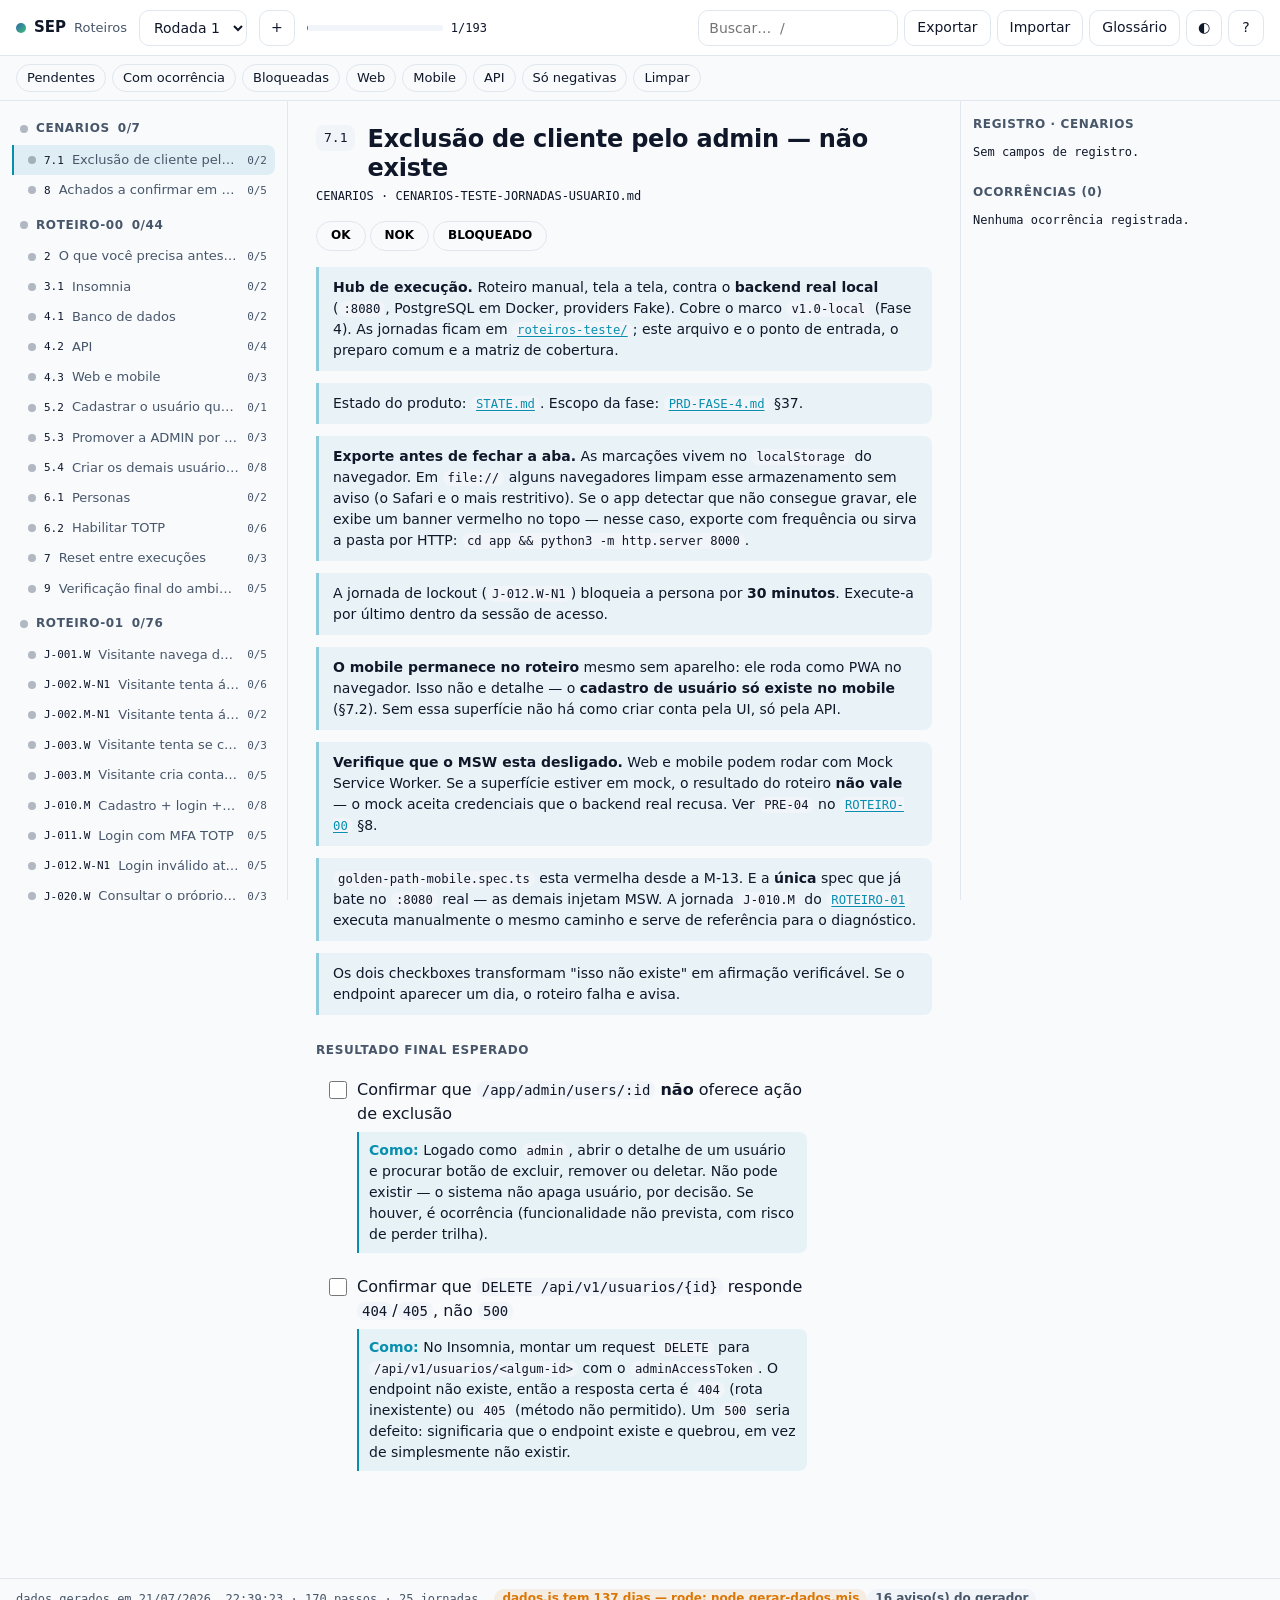
==== docs-sep/roteiros-teste/app/index.html @ ab04f846 "feat(roteiros-teste): campo _Como: para estagiario, glossario e PT-BR acentuado App de execucao dos " ====
<!doctype html>
<html lang="pt-BR">
  <head>
    <meta charset="UTF-8" />
    <meta name="viewport" content="width=device-width, initial-scale=1" />
    <title>SEP · Roteiros de teste manual</title>

    <!-- Anti-FOUC: aplica o tema antes do CSS, senao pisca branco a cada reload. -->
    <script>
      (function () {
        var t = "light";
        try {
          t = localStorage.getItem("SEP_THEME") || t;
        } catch (e) {}
        if (t === "dark") document.documentElement.classList.add("dark");
      })();
    </script>

    <link rel="stylesheet" href="app.css" />
  </head>
  <body>
    <div id="aviso-storage" class="aviso-storage" hidden></div>

    <header class="topbar">
      <div class="topbar-marca">
        <span class="marca-ponto"></span>
        <strong>SEP</strong><span class="marca-sub">Roteiros</span>
      </div>

      <label class="campo-rodada">
        <span class="sr">Rodada</span>
        <select id="sel-rodada" title="Rodada de execução"></select>
      </label>
      <button id="btn-nova-rodada" class="btn btn-ghost btn-icone" title="Nova rodada">+</button>

      <div class="progresso-global">
        <div class="barra"><i id="barra-global"></i></div>
        <span id="txt-global" class="mono">0/0</span>
      </div>

      <div class="topbar-acoes">
        <input id="busca" type="search" class="input busca" placeholder="Buscar…  /" />
        <button id="btn-exportar" class="btn btn-ghost" title="Exportar JSON da rodada">Exportar</button>
        <button id="btn-importar" class="btn btn-ghost" title="Importar JSON">Importar</button>
        <input id="file-importar" type="file" accept="application/json,.json" hidden />
        <button id="btn-glossario" class="btn btn-ghost" title="Glossário (g)">Glossário</button>
        <button id="btn-tema" class="btn btn-ghost btn-icone" title="Alternar tema (t)">◐</button>
        <button id="btn-ajuda" class="btn btn-ghost btn-icone" title="Atalhos (?)">?</button>
      </div>
    </header>

    <div id="filtros" class="filtros"></div>

    <main class="layout">
      <nav id="rail" class="rail" aria-label="Roteiros"></nav>
      <section id="palco" class="palco" tabindex="-1"></section>
      <aside id="lateral" class="lateral" aria-label="Registro da execução"></aside>
    </main>

    <footer class="rodape">
      <span id="rodape-info" class="mono"></span>
      <span id="rodape-avisos"></span>
    </footer>

    <dialog id="dlg-ajuda" class="dlg">
      <h2>Atalhos</h2>
      <table class="tab-atalhos">
        <tr><td><kbd>j</kbd> <kbd>k</kbd></td><td>passo seguinte / anterior</td></tr>
        <tr><td><kbd>espaço</kbd> <kbd>x</kbd></td><td>marcar o passo em foco</td></tr>
        <tr><td><kbd>enter</kbd></td><td>abrir ocorrência do passo em foco</td></tr>
        <tr><td><kbd>n</kbd> <kbd>p</kbd></td><td>escopo seguinte / anterior</td></tr>
        <tr><td><kbd>/</kbd></td><td>buscar</td></tr>
        <tr><td><kbd>f</kbd></td><td>alternar filtro "pendentes"</td></tr>
        <tr><td><kbd>t</kbd></td><td>alternar tema</td></tr>
        <tr><td><kbd>g</kbd></td><td>abrir o glossário</td></tr>
        <tr><td><kbd>esc</kbd></td><td>fechar / limpar</td></tr>
      </table>
      <p class="nota">
        Não existe caixa de "falhou": deixe o passo desmarcado e registre uma
        <strong>ocorrência</strong>. É a regra definida no §2 do hub.
      </p>
      <form method="dialog"><button class="btn btn-primario">Fechar</button></form>
    </dialog>

    <dialog id="dlg-glossario" class="dlg dlg-glossario">
      <h2>Glossário</h2>
      <input
        id="glossario-filtro"
        type="search"
        class="input glossario-filtro"
        placeholder="Filtrar termo…"
      />
      <dl id="glossario-lista" class="glossario-lista"></dl>
      <form method="dialog"><button class="btn btn-primario">Fechar</button></form>
    </dialog>

    <script src="dados.js"></script>
    <script src="app.js"></script>
  </body>
</html>
---- docs-sep/roteiros-teste/app/app.css ----
/* Design herdado de docs-sep/ARQUITETURA-SEP.html: paleta slate + acentos
   semanticos (emerald/cyan/rose/amber/violet) e a stack JetBrains Mono.
   Os valores de la sao hex; aqui viram triplas HSL sem funcao porque o formato
   e obrigatorio — os badges usam hsl(var(--token) / 12%).
   JetBrains Mono nao e carregada por @font-face (o app roda em file://), igual
   ao ARQUITETURA-SEP: usa a fonte local se existir, senao cai no mono do sistema. */

:root {
  /* light — ARQUITETURA-SEP [data-theme="light"] */
  --background: 210 40% 98%; /* #f8fafc  slate-50  (--bg) */
  --foreground: 222 47% 11%; /* #0f172a  slate-900 (--text) */
  --card: 0 0% 100%; /* #ffffff  (--panel) */
  --card-foreground: 222 47% 11%;
  --primary: 192 91% 36%; /* #0891b2  cyan-600   (--frontend-stroke) */
  --primary-foreground: 0 0% 100%;
  --primary-hover: 192 91% 29%;
  --secondary: 161 94% 30%; /* #059669  emerald-600 (--arrow-emphasis) */
  --secondary-foreground: 0 0% 100%;
  --muted: 210 40% 96%; /* #f1f5f9  slate-100 */
  /* Desvio deliberado do ARQUITETURA-SEP: la o --text-muted claro e #64748b
     (slate-500), que da 4.49:1 sobre o fundo — reprova no AA para texto
     pequeno, e aqui quase tudo que usa este token e 12-14px. slate-600 sobe
     para 7.3:1 sem mudar a familia da paleta. No escuro o slate-400 original
     ja da 7.87:1 e fica como esta. */
  --muted-foreground: 215 19% 35%; /* #475569  slate-600 */
  --accent: 262 83% 58%; /* #7c3aed  violet-600 (--database-stroke) */
  --accent-foreground: 0 0% 100%;
  --destructive: 347 77% 50%; /* #e11d48  rose-600  (--security-stroke) */
  --warning: 32 95% 44%; /* #d97706  amber-600 (--cloud-stroke) */
  --success: 161 94% 30%;
  --border: 214 32% 91%; /* #e2e8f0  slate-200 (--panel-border) */
  --input: 214 32% 91%;
  --ring: 192 91% 36%;

  --radius: 0.75rem; /* ARQUITETURA-SEP usa 0.75rem nos paineis */
  --radius-md: calc(var(--radius) - 2px);
  --radius-sm: calc(var(--radius) - 4px);
  --pill: 9999px;

  --shadow-sm: 0 2px 8px -2px hsl(222deg 47% 11% / 12%);
  --shadow-lg: 0 8px 32px -8px hsl(222deg 47% 11% / 24%);
  --transicao: all 0.2s ease; /* ARQUITETURA-SEP: transition 0.2s ease */

  /* Desvio deliberado do ARQUITETURA-SEP: la o body inteiro e JetBrains Mono,
     mas o texto de la sao rotulos curtos de diagrama. Aqui sao ~170 passos de
     leitura corrida executados por quem nao conhece o sistema, e a mono alarga
     a linha e apaga a forma da palavra. Prosa em proporcional; a mono fica no
     que e literal — codigo, IDs de passo, teclas, blocos de comando.
     Para voltar ao mono integral do ARQUITETURA-SEP: --fonte: var(--mono). */
  --fonte: ui-sans-serif, system-ui, -apple-system, "Segoe UI", roboto, "Noto Sans",
    "Liberation Sans", "DejaVu Sans", sans-serif;
  --mono: "JetBrains Mono", ui-monospace, SFMono-Regular, Menlo, Consolas,
    "DejaVu Sans Mono", "Liberation Mono", monospace;

  --rail-w: 288px;
  --lateral-w: 320px;
  --topbar-h: 56px;
}

.dark {
  /* dark — ARQUITETURA-SEP :root / [data-theme="dark"] */
  --background: 229 84% 5%; /* #020617  slate-950 (--bg) */
  --foreground: 0 0% 100%; /* #ffffff  (--text) */
  --card: 222 47% 11%; /* #0f172a  slate-900 (--panel) */
  --card-foreground: 0 0% 100%;
  --primary: 188 86% 53%; /* #22d3ee  cyan-400   (--frontend-stroke) */
  --primary-foreground: 229 84% 5%;
  --primary-hover: 188 86% 62%;
  --secondary: 158 64% 52%; /* #34d399  emerald-400 (--arrow-emphasis) */
  --secondary-foreground: 229 84% 5%;
  --muted: 217 33% 17%; /* #1e293b  slate-800 (--grid) */
  --muted-foreground: 215 20% 65%; /* #94a3b8  slate-400 (--text-muted) */
  --accent: 255 92% 76%; /* #a78bfa  violet-400 (--database-stroke) */
  --accent-foreground: 229 84% 5%;
  --destructive: 351 95% 71%; /* #fb7185  rose-400  (--security-stroke) */
  --warning: 43 96% 56%; /* #fbbf24  amber-400 (--cloud-stroke) */
  --success: 158 64% 52%;
  --border: 217 33% 17%; /* #1e293b  slate-800 (--panel-border) */
  --input: 217 33% 17%;
  --ring: 188 86% 53%;

  --shadow-sm: 0 2px 8px -2px hsl(229deg 84% 2% / 60%);
  --shadow-lg: 0 8px 32px -8px hsl(229deg 84% 2% / 70%);
}

* {
  box-sizing: border-box;
  margin: 0;
  padding: 0;
}

html {
  scroll-behavior: smooth;
}

/* O atributo hidden e so `display:none` na folha do agente: qualquer regra de
   autor com display (ex.: .btn e inline-flex) ganha dele e o elemento reaparece.
   O app usa `n.hidden = true` para esconder botao e aviso — sem isto, nao esconde. */
[hidden] {
  display: none !important;
}

body {
  font-family: var(--fonte);
  font-size: 16px;
  line-height: 1.5;
  color: hsl(var(--foreground));
  background: hsl(var(--background));
  transition: background-color 0.3s ease, color 0.3s ease;
}

:focus-visible {
  outline: 2px solid hsl(var(--ring));
  outline-offset: 2px;
}

.sr {
  position: absolute;
  width: 1px;
  height: 1px;
  overflow: hidden;
  clip: rect(0 0 0 0);
}

.mono {
  font-family: var(--mono);
  font-size: 12px;
}

code {
  font-family: var(--mono);
  font-size: 0.875em;
  padding: 1px 5px;
  border-radius: var(--radius-sm);
  background: hsl(var(--muted));
  overflow-wrap: anywhere;
}

a {
  color: hsl(var(--primary));
  text-decoration-thickness: 1px;
  text-underline-offset: 2px;
}

kbd {
  font-family: var(--mono);
  font-size: 11px;
  padding: 2px 6px;
  border: 1px solid hsl(var(--border));
  border-bottom-width: 2px;
  border-radius: var(--radius-sm);
  background: hsl(var(--muted));
}

/* ------------------------------------------------------------------ topbar */

.topbar {
  position: sticky;
  top: 0;
  z-index: 20;
  display: flex;
  gap: 12px;
  align-items: center;
  height: var(--topbar-h);
  padding: 0 16px;
  border-bottom: 1px solid hsl(var(--border));
  background: hsl(var(--card));
}

.topbar-marca {
  display: flex;
  gap: 8px;
  align-items: center;
  font-size: 15px;
}

.marca-ponto {
  width: 10px;
  height: 10px;
  border-radius: var(--pill);
  background: linear-gradient(135deg, hsl(213deg 58% 43%), hsl(145deg 50% 50%));
}

.marca-sub {
  color: hsl(var(--muted-foreground));
  font-size: 13px;
}

.topbar-acoes {
  display: flex;
  gap: 6px;
  align-items: center;
  margin-left: auto;
}

.progresso-global {
  display: flex;
  gap: 8px;
  align-items: center;
  min-width: 180px;
}

.barra {
  flex: 1;
  height: 6px;
  overflow: hidden;
  border-radius: var(--pill);
  background: hsl(var(--muted));
}

.barra > i {
  display: block;
  width: 0;
  height: 100%;
  border-radius: var(--pill);
  background: hsl(var(--secondary));
  transition: width 0.25s ease;
}

/* ---------------------------------------------------------------- controles */

.btn {
  display: inline-flex;
  gap: 8px;
  align-items: center;
  justify-content: center;
  height: 36px;
  padding: 0 12px;
  border: 1px solid transparent;
  border-radius: var(--radius-md);
  font: 500 14px/1.43 var(--fonte);
  color: inherit;
  background: transparent;
  cursor: pointer;
  transition: var(--transicao);
}

.btn:hover {
  background: hsl(var(--muted));
}

.btn:disabled {
  opacity: 0.5;
  cursor: not-allowed;
}

.btn-icone {
  width: 36px;
  padding: 0;
}

.btn-primario {
  color: hsl(var(--primary-foreground));
  background: hsl(var(--primary));
}

.btn-primario:hover {
  background: hsl(var(--primary-hover));
}

.btn-ghost {
  border-color: hsl(var(--border));
}

.input,
select,
textarea {
  height: 36px;
  padding: 0 10px;
  border: 1px solid hsl(var(--input));
  border-radius: var(--radius-md);
  font: 400 14px/1.43 var(--fonte);
  color: inherit;
  background: hsl(var(--card));
}

textarea {
  height: auto;
  min-height: 64px;
  padding: 8px 10px;
  resize: vertical;
}

.busca {
  width: 200px;
}

/* ----------------------------------------------------------------- filtros */

.filtros {
  position: sticky;
  top: var(--topbar-h);
  z-index: 19;
  display: flex;
  gap: 6px;
  align-items: center;
  padding: 8px 16px;
  overflow-x: auto;
  border-bottom: 1px solid hsl(var(--border));
  background: hsl(var(--background));
}

.chip {
  display: inline-flex;
  gap: 6px;
  align-items: center;
  padding: 4px 10px;
  border: 1px solid hsl(var(--border));
  border-radius: var(--pill);
  font: 500 13px/1.4 var(--fonte);
  white-space: nowrap;
  /* Sem isto o botao cai no `buttontext` do agente (preto) em vez de herdar:
     no tema escuro os chips ficavam preto sobre #020617, contraste 1.04:1. */
  color: inherit;
  background: transparent;
  cursor: pointer;
}

.chip[aria-pressed="true"] {
  color: hsl(var(--primary));
  border-color: hsl(var(--primary) / 30%);
  background: hsl(var(--primary) / 12%);
}

/* ------------------------------------------------------------------ layout */

.layout {
  display: grid;
  grid-template-columns: var(--rail-w) minmax(0, 1fr) var(--lateral-w);
  align-items: start;
}

.rail,
.lateral {
  position: sticky;
  top: calc(var(--topbar-h) + 45px);
  height: calc(100vh - var(--topbar-h) - 45px);
  overflow-y: auto;
  padding: 12px;
}

.rail {
  border-right: 1px solid hsl(var(--border));
}

.lateral {
  border-left: 1px solid hsl(var(--border));
}

.palco {
  max-width: 860px;
  padding: 24px 28px 96px;
}

/* -------------------------------------------------------------------- rail */

.rail-roteiro {
  margin-bottom: 4px;
}

.rail-cab {
  display: flex;
  gap: 8px;
  align-items: center;
  width: 100%;
  padding: 8px;
  border: 0;
  border-radius: var(--radius-sm);
  font: 600 12px/1.33 var(--fonte);
  letter-spacing: 0.6px;
  text-transform: uppercase;
  color: hsl(var(--muted-foreground));
  background: transparent;
  cursor: pointer;
}

.rail-cab:hover {
  background: hsl(var(--muted));
}

.rail-item {
  display: flex;
  gap: 8px;
  align-items: center;
  width: 100%;
  padding: 6px 8px 6px 14px;
  border: 0;
  border-left: 2px solid transparent;
  border-radius: 0 var(--radius-sm) var(--radius-sm) 0;
  font: 400 13px/1.4 var(--fonte);
  text-align: left;
  color: inherit;
  background: transparent;
  cursor: pointer;
}

.rail-item:hover {
  background: hsl(var(--muted));
}

.rail-item[aria-current="true"] {
  border-left-color: hsl(var(--primary));
  background: hsl(var(--primary) / 10%);
}

.rail-item .rail-id {
  font-family: var(--mono);
  font-size: 11px;
  flex-shrink: 0;
}

.rail-item .rail-tit {
  overflow: hidden;
  text-overflow: ellipsis;
  white-space: nowrap;
  color: hsl(var(--muted-foreground));
}

.rail-item .rail-num {
  margin-left: auto;
  font-family: var(--mono);
  font-size: 11px;
  color: hsl(var(--muted-foreground));
  flex-shrink: 0;
}

.ponto {
  width: 8px;
  height: 8px;
  border-radius: var(--pill);
  flex-shrink: 0;
  background: hsl(var(--muted-foreground) / 40%);
}

.ponto.completo {
  background: hsl(var(--success));
}

.ponto.parcial {
  background: hsl(var(--warning));
}

.ponto.nok {
  background: hsl(var(--destructive));
}

.ponto.bloqueado {
  background: hsl(var(--muted-foreground));
}

/* ------------------------------------------------------------------ escopo */

.escopo-cab {
  display: flex;
  gap: 12px;
  align-items: flex-start;
  margin-bottom: 4px;
}

.escopo-id {
  font-family: var(--mono);
  font-size: 13px;
  padding: 3px 8px;
  border-radius: var(--radius-sm);
  background: hsl(var(--muted));
}

h1.escopo-tit {
  font: 700 24px/1.2 var(--fonte);
  letter-spacing: -0.25px;
}

.escopo-status {
  display: flex;
  gap: 4px;
  margin: 16px 0;
}

.status-op {
  padding: 6px 14px;
  border: 1px solid hsl(var(--border));
  border-radius: var(--pill);
  font: 600 12px/1.33 var(--fonte);
  background: transparent;
  cursor: pointer;
}

.status-op[aria-pressed="true"][data-v="OK"] {
  color: hsl(var(--success));
  border-color: hsl(var(--success) / 30%);
  background: hsl(var(--success) / 12%);
}

.status-op[aria-pressed="true"][data-v="NOK"] {
  color: hsl(var(--destructive));
  border-color: hsl(var(--destructive) / 30%);
  background: hsl(var(--destructive) / 12%);
}

.status-op[aria-pressed="true"][data-v="BLOQUEADO"] {
  color: hsl(var(--muted-foreground));
  background: hsl(var(--muted));
}

.meta {
  display: grid;
  grid-template-columns: minmax(120px, auto) 1fr;
  gap: 2px 16px;
  margin: 16px 0 24px;
  padding: 14px 16px;
  border: 1px solid hsl(var(--border));
  border-radius: var(--radius);
  background: hsl(var(--card));
  box-shadow: var(--shadow-sm);
  font-size: 14px;
}

.meta dt {
  font-weight: 500;
  color: hsl(var(--muted-foreground));
}

.badge {
  display: inline-flex;
  gap: 4px;
  align-items: center;
  padding: 2px 8px;
  border-radius: var(--pill);
  font: 600 12px/1.33 var(--fonte);
  white-space: nowrap;
}

.badge.success {
  color: hsl(var(--success));
  background: hsl(var(--success) / 12%);
}

.badge.destructive {
  color: hsl(var(--destructive));
  background: hsl(var(--destructive) / 12%);
}

.badge.warning {
  color: hsl(var(--warning));
  background: hsl(var(--warning) / 10%);
}

.badge.primary {
  color: hsl(var(--primary));
  background: hsl(var(--primary) / 12%);
}

.badge.neutro {
  color: hsl(var(--muted-foreground));
  background: hsl(var(--muted));
}

.nota {
  margin: 12px 0;
  padding: 10px 14px;
  border-left: 3px solid hsl(var(--primary) / 40%);
  border-radius: 0 var(--radius-sm) var(--radius-sm) 0;
  background: hsl(var(--primary) / 6%);
  font-size: 14px;
}

.grupo-tit {
  margin: 24px 0 8px;
  font: 600 14px/1.43 var(--fonte);
  color: hsl(var(--muted-foreground));
}

.marca-bloco {
  margin: 28px 0 8px;
  font: 600 12px/1.33 var(--fonte);
  letter-spacing: 0.6px;
  text-transform: uppercase;
  color: hsl(var(--muted-foreground));
}

/* ------------------------------------------------------------------- passo */

.passo {
  display: flex;
  gap: 10px;
  align-items: flex-start;
  min-height: 44px;
  padding: 10px 12px;
  border: 1px solid transparent;
  border-radius: var(--radius-md);
  transition: background-color 0.15s ease;
}

.passo:hover {
  background: hsl(var(--muted) / 50%);
}

.passo.foco {
  border-color: hsl(var(--ring) / 50%);
  background: hsl(var(--muted) / 50%);
}

.passo.feito .passo-txt {
  color: hsl(var(--muted-foreground));
}

.passo.na {
  opacity: 0.6;
}

.passo.na .passo-txt {
  text-decoration: line-through;
}

.passo.com-oc {
  border-color: hsl(var(--destructive) / 30%);
  background: hsl(var(--destructive) / 6%);
}

.passo input[type="checkbox"] {
  width: 18px;
  height: 18px;
  margin-top: 3px;
  accent-color: hsl(var(--secondary));
  cursor: pointer;
  flex-shrink: 0;
}

.passo-corpo {
  flex: 1;
  min-width: 0;
}

.passo-id {
  font-family: var(--mono);
  font-size: 11px;
  font-weight: 600;
  padding: 1px 6px;
  margin-right: 6px;
  border-radius: var(--radius-sm);
  background: hsl(var(--muted));
  color: hsl(var(--muted-foreground));
}

/* O "Como" e a leitura principal de quem executa sem conhecer o sistema: cor de
   texto cheia e borda de acento, ao contrario do "Esperado" (verificacao, tom
   secundario). */
.passo-como {
  margin-top: 6px;
  padding: 8px 10px;
  border-left: 2px solid hsl(var(--primary));
  border-radius: 0 var(--radius-sm) var(--radius-sm) 0;
  background: hsl(var(--primary) / 7%);
  font-size: 14px;
  color: hsl(var(--foreground));
}

.passo-como b {
  color: hsl(var(--primary));
  font-weight: 600;
}

.passo-esp {
  margin-top: 4px;
  padding-left: 10px;
  border-left: 2px solid hsl(var(--border));
  font-size: 14px;
  color: hsl(var(--muted-foreground));
}

.passo-esp b {
  color: hsl(var(--foreground));
  font-weight: 600;
}

.passo-acoes {
  display: flex;
  gap: 4px;
  opacity: 0;
  flex-shrink: 0;
}

.passo:hover .passo-acoes,
.passo:focus-within .passo-acoes,
.passo.com-oc .passo-acoes {
  opacity: 1;
}

.bloco-cod {
  position: relative;
  margin: 8px 0;
}

.bloco-cod pre {
  padding: 12px 14px;
  overflow-x: auto;
  border: 1px solid hsl(var(--border));
  border-radius: var(--radius-md);
  background: hsl(var(--muted) / 60%);
  font: 400 12.5px/1.5 var(--mono);
}

.bloco-cod .copiar {
  position: absolute;
  top: 6px;
  right: 6px;
  height: 26px;
  padding: 0 8px;
  font-size: 11px;
}

.aviso-revisar {
  margin-top: 6px;
  font-size: 13px;
  color: hsl(var(--warning));
}

/* -------------------------------------------------------------- ocorrencia */

.oc-form {
  display: grid;
  gap: 8px;
  margin: 8px 0 8px 28px;
  padding: 14px;
  border: 1px solid hsl(var(--destructive) / 25%);
  border-radius: var(--radius-md);
  background: hsl(var(--card));
}

.oc-form label {
  font: 500 12px/1.33 var(--fonte);
  color: hsl(var(--muted-foreground));
}

.oc-lista {
  display: grid;
  gap: 8px;
}

.oc-card {
  padding: 10px 12px;
  border: 1px solid hsl(var(--border));
  border-left: 3px solid hsl(var(--destructive));
  border-radius: var(--radius-sm);
  font-size: 13px;
  background: hsl(var(--card));
}

/* ---------------------------------------------------------------- lateral */

.lateral h3,
.rail h3 {
  margin: 4px 0 10px;
  font: 600 12px/1.33 var(--fonte);
  letter-spacing: 0.6px;
  text-transform: uppercase;
  color: hsl(var(--muted-foreground));
}

.registro {
  display: grid;
  gap: 8px;
  margin-bottom: 24px;
}

.registro label {
  display: grid;
  gap: 3px;
  font: 500 12px/1.33 var(--fonte);
  color: hsl(var(--muted-foreground));
}

.registro input,
.registro textarea {
  width: 100%;
}

/* --------------------------------------------------------------- diversos */

.aviso-storage {
  padding: 10px 16px;
  font-size: 14px;
  font-weight: 500;
  color: hsl(var(--destructive));
  background: hsl(var(--destructive) / 12%);
  border-bottom: 1px solid hsl(var(--destructive) / 25%);
}

.rodape {
  display: flex;
  gap: 16px;
  align-items: center;
  padding: 10px 16px;
  border-top: 1px solid hsl(var(--border));
  font-size: 12px;
  color: hsl(var(--muted-foreground));
}

.vazio {
  padding: 48px 0;
  text-align: center;
  color: hsl(var(--muted-foreground));
}

.dlg {
  max-width: 520px;
  padding: 24px;
  border: 1px solid hsl(var(--border));
  border-radius: var(--radius);
  color: hsl(var(--foreground));
  background: hsl(var(--card));
  box-shadow: var(--shadow-lg);
}

.dlg::backdrop {
  background: rgb(0 0 0 / 50%);
}

.dlg h2 {
  margin-bottom: 16px;
  font: 600 20px/1.3 var(--fonte);
}

/* ------------------------------------------------------------- glossario */

.dlg-glossario {
  max-width: 680px;
}

.glossario-filtro {
  width: 100%;
  margin-bottom: 12px;
}

.glossario-lista {
  max-height: 60vh;
  overflow-y: auto;
  font-size: 14px;
}

.glossario-lista dt {
  margin-top: 12px;
  font-weight: 600;
  color: hsl(var(--primary));
}

.glossario-lista dt:first-child {
  margin-top: 0;
}

.glossario-lista dd {
  padding-left: 10px;
  border-left: 2px solid hsl(var(--border));
  color: hsl(var(--muted-foreground));
}

.glossario-vazio {
  padding: 16px 0;
  color: hsl(var(--muted-foreground));
}

.tab-atalhos {
  border-collapse: collapse;
  margin-bottom: 16px;
  font-size: 14px;
}

.tab-atalhos td {
  padding: 5px 12px 5px 0;
}

.orfaos {
  margin-bottom: 20px;
  padding: 12px;
  border: 1px solid hsl(var(--warning) / 30%);
  border-radius: var(--radius-sm);
  background: hsl(var(--warning) / 10%);
  font-size: 13px;
}

@media (width <= 1180px) {
  .layout {
    grid-template-columns: 240px minmax(0, 1fr);
  }

  .lateral {
    display: none;
  }
}

@media (width <= 860px) {
  .layout {
    grid-template-columns: minmax(0, 1fr);
  }

  .rail {
    position: static;
    height: auto;
    border-right: 0;
    border-bottom: 1px solid hsl(var(--border));
  }

  .busca {
    width: 130px;
  }
}

@media print {
  .topbar,
  .filtros,
  .rail,
  .lateral,
  .rodape,
  .passo-acoes {
    display: none;
  }

  .palco {
    max-width: none;
  }
}
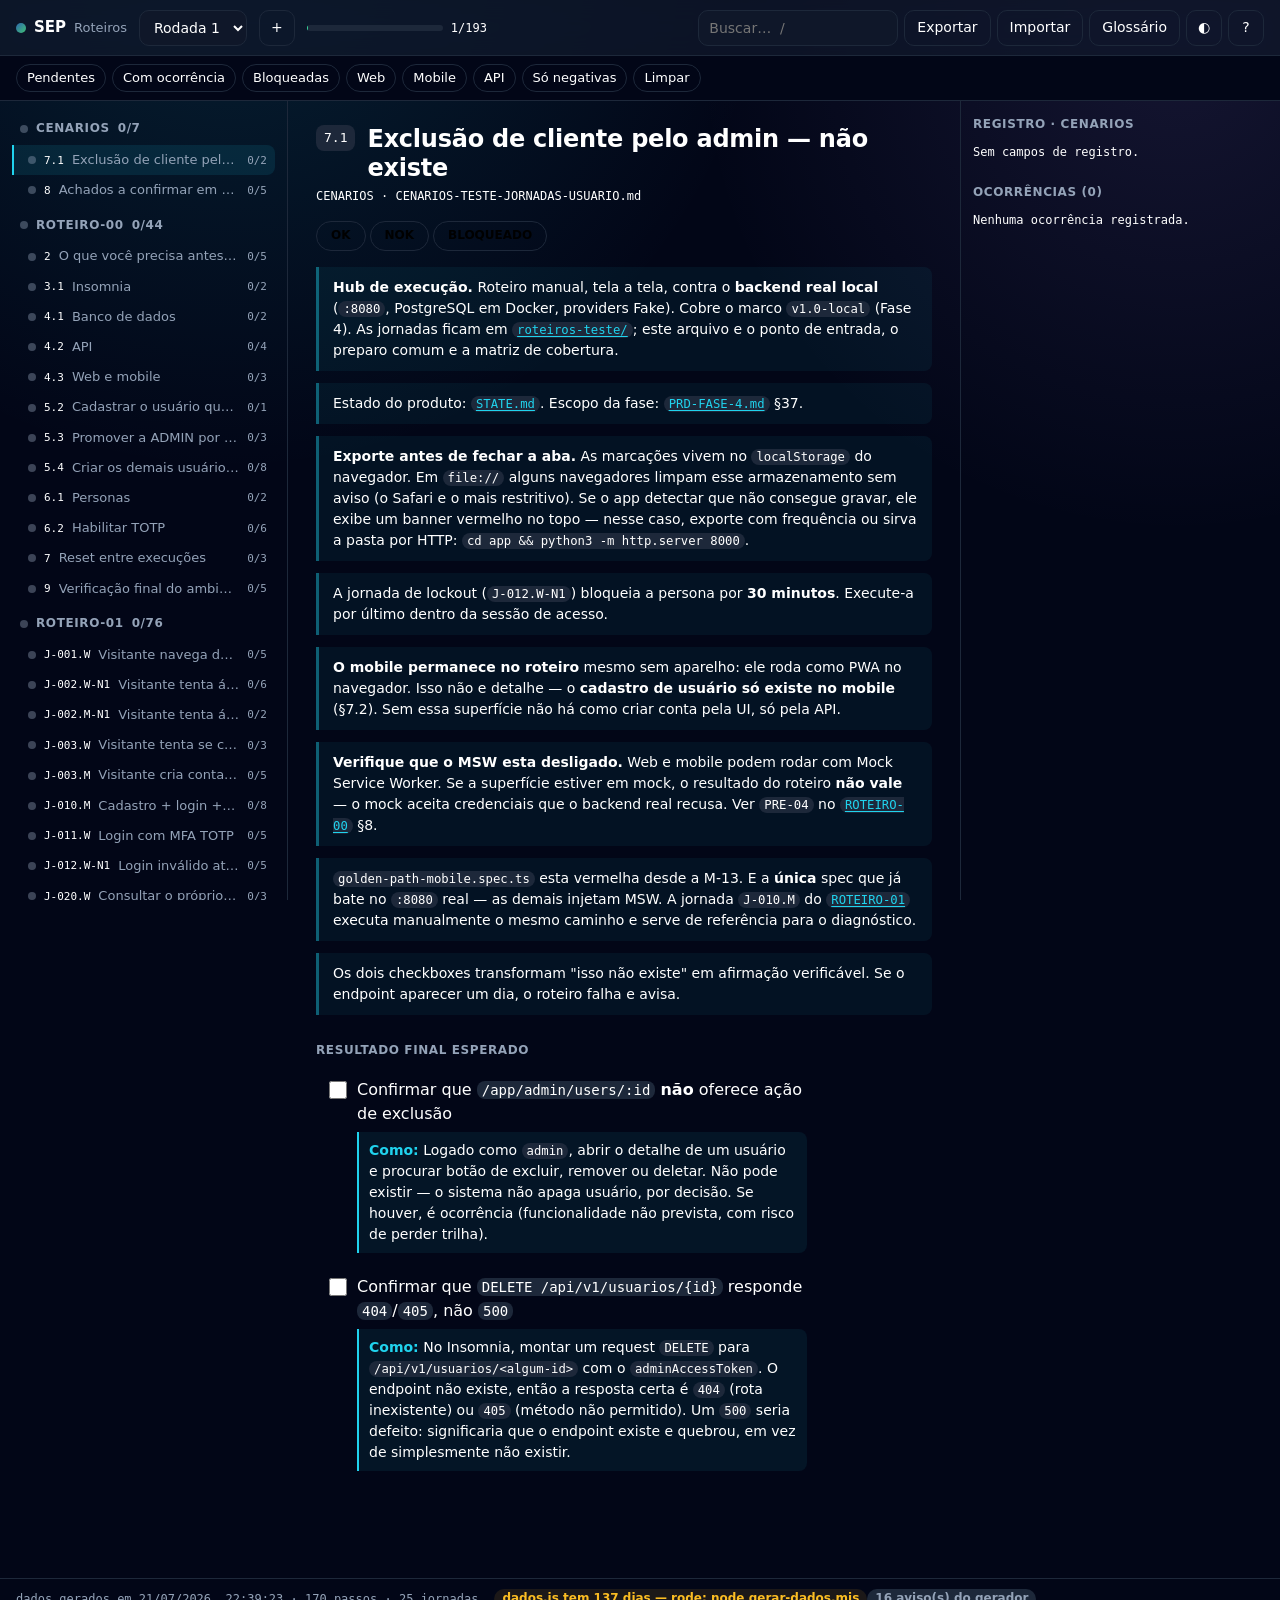
==== commit 20fb6d7d: "update" ====
--- a/docs-sep/roteiros-teste/app/index.html
+++ b/docs-sep/roteiros-teste/app/index.html
@@ -5,10 +5,12 @@
     <meta name="viewport" content="width=device-width, initial-scale=1" />
     <title>SEP · Roteiros de teste manual</title>
 
-    <!-- Anti-FOUC: aplica o tema antes do CSS, senao pisca branco a cada reload. -->
+    <!-- Anti-FOUC: aplica o tema antes do CSS, senao pisca a cada reload.
+         Default: dark (estilo signal-flow do ARQUITETURA-SEP). O botao de tema
+         ainda troca para claro; a escolha fica salva em SEP_THEME. -->
     <script>
       (function () {
-        var t = "light";
+        var t = "dark";
         try {
           t = localStorage.getItem("SEP_THEME") || t;
         } catch (e) {}
--- a/docs-sep/roteiros-teste/app/app.css
+++ b/docs-sep/roteiros-teste/app/app.css
@@ -55,6 +55,13 @@
   --rail-w: 288px;
   --lateral-w: 320px;
   --topbar-h: 56px;
+
+  /* Preset "signal-flow" do ARQUITETURA-SEP: glow de fundo cyan+violet e chrome
+     translucido. Alpha baixo de proposito — clima, nao ruido sobre a leitura. */
+  --glow: radial-gradient(circle at 18% -8%, hsl(192 91% 50% / 10%), transparent 34rem),
+    radial-gradient(circle at 92% 6%, hsl(262 83% 58% / 7%), transparent 30rem);
+  --topbar-bg: hsl(0 0% 100% / 82%);
+  --acento-glow: 0 0 0 transparent;
 }
 
 .dark {
@@ -81,6 +88,12 @@
 
   --shadow-sm: 0 2px 8px -2px hsl(229deg 84% 2% / 60%);
   --shadow-lg: 0 8px 32px -8px hsl(229deg 84% 2% / 70%);
+
+  /* No escuro o glow do signal-flow e mais forte (o fundo aguenta). */
+  --glow: radial-gradient(circle at 18% -8%, hsl(188 86% 53% / 13%), transparent 34rem),
+    radial-gradient(circle at 92% 6%, hsl(255 92% 76% / 11%), transparent 30rem);
+  --topbar-bg: hsl(222 47% 11% / 80%);
+  --acento-glow: 0 0 18px -4px hsl(188 86% 53% / 45%);
 }
 
 * {
@@ -106,6 +119,10 @@
   line-height: 1.5;
   color: hsl(var(--foreground));
   background: hsl(var(--background));
+  /* Glow do signal-flow: fixo, atras de todo o conteudo. Os cards sao opacos,
+     entao o glow so aparece nas margens — nunca reduz o contraste do texto. */
+  background-image: var(--glow);
+  background-attachment: fixed;
   transition: background-color 0.3s ease, color 0.3s ease;
 }
 
@@ -164,7 +181,12 @@
   height: var(--topbar-h);
   padding: 0 16px;
   border-bottom: 1px solid hsl(var(--border));
+  /* Chrome translucido da archify: o glow do fundo vaza por tras da barra.
+     Fallback opaco (hsl(var(--card))) para navegador sem backdrop-filter. */
   background: hsl(var(--card));
+  background: var(--topbar-bg);
+  backdrop-filter: saturate(1.4) blur(12px);
+  -webkit-backdrop-filter: saturate(1.4) blur(12px);
 }
 
 .topbar-marca {
@@ -252,6 +274,7 @@
 .btn-primario {
   color: hsl(var(--primary-foreground));
   background: hsl(var(--primary));
+  box-shadow: var(--acento-glow);
 }
 
 .btn-primario:hover {
@@ -434,6 +457,7 @@
 
 .ponto.completo {
   background: hsl(var(--success));
+  box-shadow: 0 0 8px -1px hsl(var(--success) / 70%);
 }
 
 .ponto.parcial {
